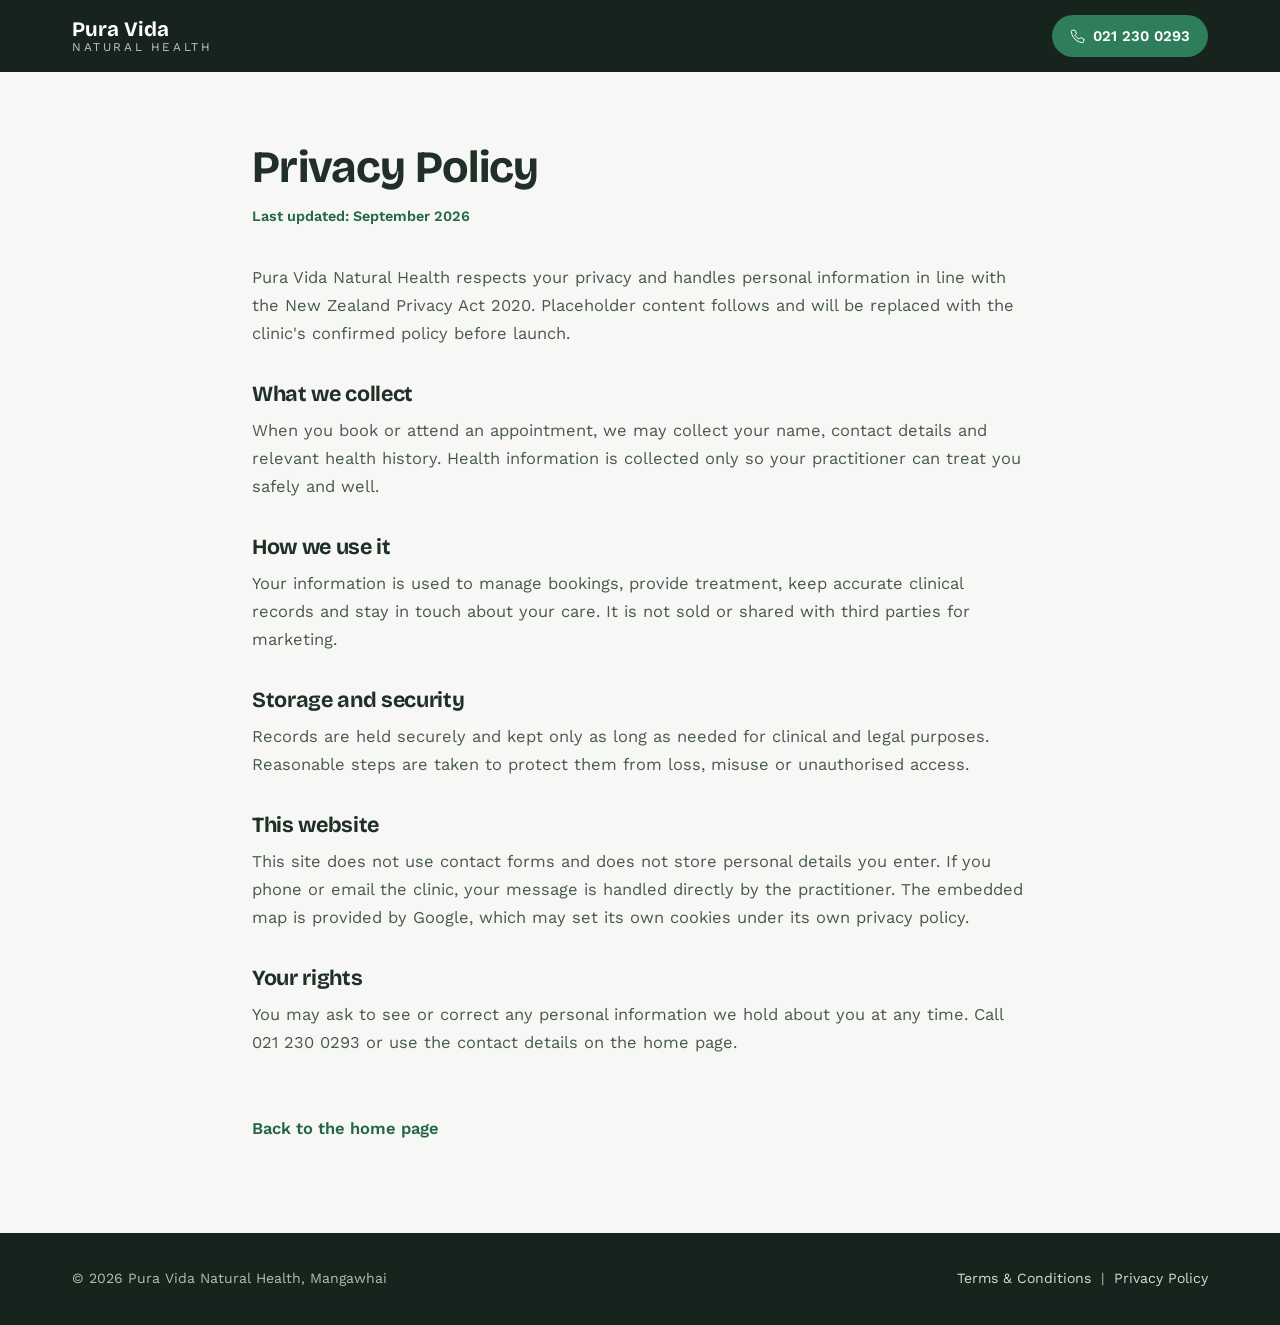
==== privacy.html @ e90cbc95 "Initial build: Therapeutic Massage, Pilates & Naturopathy, Val Booth - Pura Vida Natural Health Mang" ====
<!DOCTYPE html>
<html lang="en-NZ">
<head>
<meta charset="UTF-8">
<meta name="viewport" content="width=device-width, initial-scale=1">
<title>Privacy Policy | Pura Vida Natural Health, Mangawhai</title>
<meta name="description" content="Privacy policy for Pura Vida Natural Health, Mangawhai.">
<link rel="icon" href="data:image/svg+xml,%3Csvg xmlns='http://www.w3.org/2000/svg' viewBox='0 0 64 64'%3E%3Crect width='64' height='64' rx='14' fill='%232e7d5b'/%3E%3Ctext x='32' y='42' font-family='Georgia,serif' font-size='30' fill='%23f7f8f5' text-anchor='middle'%3EPV%3C/text%3E%3C/svg%3E">
<link rel="preconnect" href="https://fonts.googleapis.com">
<link rel="preconnect" href="https://fonts.gstatic.com" crossorigin>
<link href="https://fonts.googleapis.com/css2?family=Bricolage+Grotesque:opsz,wght@12..96,400;12..96,600;12..96,700&family=Work+Sans:wght@400;500;600&display=swap" rel="stylesheet">
<style>
:root{--bg:#f7f8f5;--ink:#203028;--ink-soft:#48584f;--dark:#17241d;--accent:#2e7d5b;--accent-deep:#25664a;--line:rgba(32,48,40,.12);--radius:16px}
*{box-sizing:border-box;margin:0;padding:0}
body{font-family:'Work Sans',sans-serif;background:var(--bg);color:var(--ink);font-size:16.5px;line-height:1.7}
a{color:inherit;text-decoration:none}
h1,h2{font-family:'Bricolage Grotesque',sans-serif;letter-spacing:-.015em;line-height:1.15}
header{background:var(--dark);padding:0}
.nav-inner{max-width:1180px;margin:0 auto;padding:0 22px;height:72px;display:flex;align-items:center;justify-content:space-between}
.logo{display:flex;flex-direction:column;line-height:1.05}
.logo strong{font-family:'Bricolage Grotesque',sans-serif;font-size:1.28rem;font-weight:700;color:#fff}
.logo span{font-size:.74rem;letter-spacing:.22em;text-transform:uppercase;color:rgba(255,255,255,.75)}
.nav-call{display:inline-flex;align-items:center;gap:8px;height:42px;padding:0 18px;border-radius:999px;background:var(--accent);color:#fff;font-weight:600;font-size:.92rem;line-height:1}
.nav-call svg{width:15px;height:15px}
main{max-width:820px;margin:0 auto;padding:70px 22px 90px;animation:pageIn .7s cubic-bezier(.16,1,.3,1)}
@keyframes pageIn{from{opacity:0;transform:translateY(18px)}to{opacity:1;transform:none}}
@media (prefers-reduced-motion:reduce){main{animation:none}}
main h1{font-size:clamp(2rem,5vw,2.8rem);margin-bottom:10px}
.updated{color:var(--accent-deep);font-weight:600;font-size:.9rem;margin-bottom:36px}
main h2{font-size:1.35rem;margin:34px 0 10px}
main p{color:var(--ink-soft);margin-bottom:14px}
.back{display:inline-flex;align-items:center;gap:8px;margin-top:44px;font-weight:600;color:var(--accent-deep)}
.back:hover{text-decoration:underline}
footer{background:var(--dark);color:#a8c1b2;padding:34px 0;font-size:.88rem}
.foot-inner{max-width:1180px;margin:0 auto;padding:0 22px;display:flex;justify-content:space-between;gap:16px;flex-wrap:wrap}
footer a{color:#cfe0d5}
footer a:hover{color:#fff}
</style>
</head>
<body>
<header>
  <div class="nav-inner">
    <a class="logo" href="index.html"><strong>Pura Vida</strong><span>Natural Health</span></a>
    <a class="nav-call" href="tel:+64212300293">
      <svg viewBox="0 0 24 24" fill="none" stroke="currentColor" stroke-width="1.6" stroke-linecap="round" stroke-linejoin="round"><path d="M22 16.9v3a2 2 0 0 1-2.2 2 19.8 19.8 0 0 1-8.6-3.1 19.5 19.5 0 0 1-6-6A19.8 19.8 0 0 1 2.1 4.2 2 2 0 0 1 4.1 2h3a2 2 0 0 1 2 1.7c.1 1 .4 2 .7 2.9a2 2 0 0 1-.5 2.1L8.1 10a16 16 0 0 0 6 6l1.3-1.3a2 2 0 0 1 2.1-.4c.9.3 1.9.5 2.9.7a2 2 0 0 1 1.6 2z"/></svg>
      021 230 0293
    </a>
  </div>
</header>
<main>
  <h1>Privacy Policy</h1>
  <p class="updated">Last updated: September 2026</p>
  <p>Pura Vida Natural Health respects your privacy and handles personal information in line with the New Zealand Privacy Act 2020. Placeholder content follows and will be replaced with the clinic's confirmed policy before launch.</p>
  <h2>What we collect</h2>
  <p>When you book or attend an appointment, we may collect your name, contact details and relevant health history. Health information is collected only so your practitioner can treat you safely and well.</p>
  <h2>How we use it</h2>
  <p>Your information is used to manage bookings, provide treatment, keep accurate clinical records and stay in touch about your care. It is not sold or shared with third parties for marketing.</p>
  <h2>Storage and security</h2>
  <p>Records are held securely and kept only as long as needed for clinical and legal purposes. Reasonable steps are taken to protect them from loss, misuse or unauthorised access.</p>
  <h2>This website</h2>
  <p>This site does not use contact forms and does not store personal details you enter. If you phone or email the clinic, your message is handled directly by the practitioner. The embedded map is provided by Google, which may set its own cookies under its own privacy policy.</p>
  <h2>Your rights</h2>
  <p>You may ask to see or correct any personal information we hold about you at any time. Call 021 230 0293 or use the contact details on the home page.</p>
  <a class="back" href="index.html">Back to the home page</a>
</main>
<footer>
  <div class="foot-inner">
    <span>&copy; 2026 Pura Vida Natural Health, Mangawhai</span>
    <span><a href="terms.html">Terms &amp; Conditions</a> &nbsp;|&nbsp; <a href="privacy.html">Privacy Policy</a></span>
  </div>
</footer>
</body>
</html>
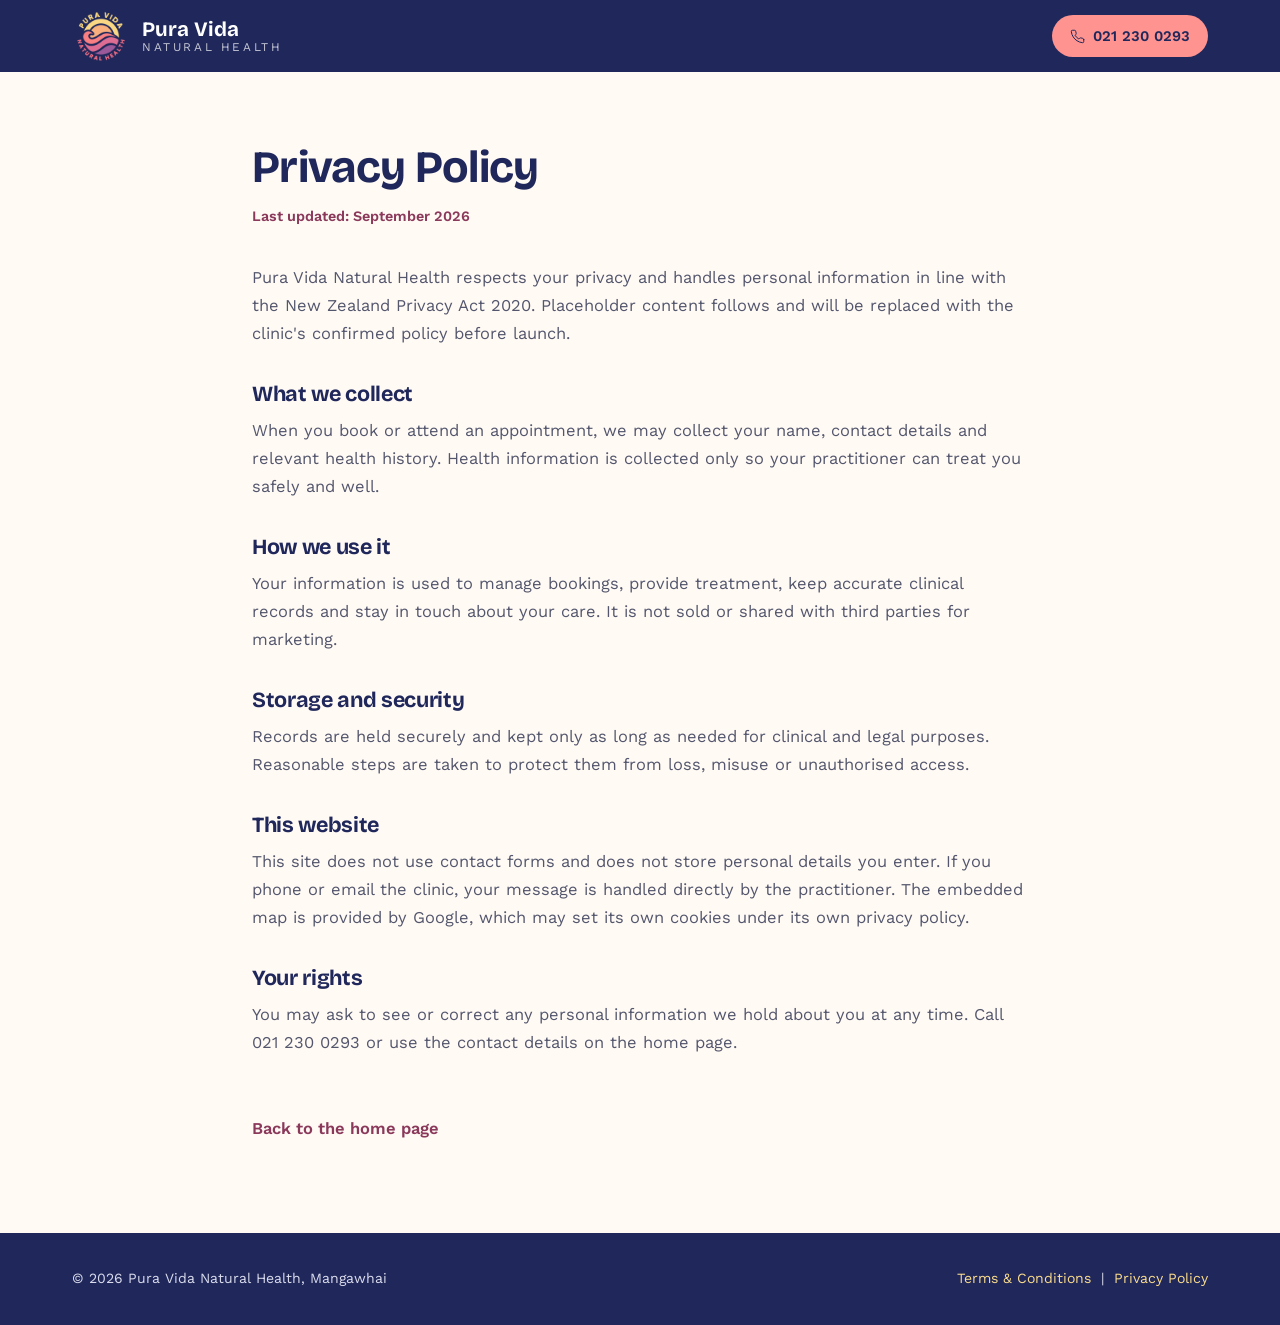
==== commit 7f373b21: "Apply Pura Vida sunset palette and updated logo" ====
--- a/privacy.html
+++ b/privacy.html
@@ -5,12 +5,13 @@
 <meta name="viewport" content="width=device-width, initial-scale=1">
 <title>Privacy Policy | Pura Vida Natural Health, Mangawhai</title>
 <meta name="description" content="Privacy policy for Pura Vida Natural Health, Mangawhai.">
-<link rel="icon" href="data:image/svg+xml,%3Csvg xmlns='http://www.w3.org/2000/svg' viewBox='0 0 64 64'%3E%3Crect width='64' height='64' rx='14' fill='%232e7d5b'/%3E%3Ctext x='32' y='42' font-family='Georgia,serif' font-size='30' fill='%23f7f8f5' text-anchor='middle'%3EPV%3C/text%3E%3C/svg%3E">
+<link rel="icon" type="image/png" href="img/favicon.png">
+<meta name="theme-color" content="#20285b">
 <link rel="preconnect" href="https://fonts.googleapis.com">
 <link rel="preconnect" href="https://fonts.gstatic.com" crossorigin>
 <link href="https://fonts.googleapis.com/css2?family=Bricolage+Grotesque:opsz,wght@12..96,400;12..96,600;12..96,700&family=Work+Sans:wght@400;500;600&display=swap" rel="stylesheet">
 <style>
-:root{--bg:#f7f8f5;--ink:#203028;--ink-soft:#48584f;--dark:#17241d;--accent:#2e7d5b;--accent-deep:#25664a;--line:rgba(32,48,40,.12);--radius:16px}
+:root{--bg:#fffaf4;--ink:#20285b;--ink-soft:#53566d;--dark:#20285b;--accent:#ff9390;--accent-deep:#8b395b;--line:rgba(32,40,91,.12);--radius:16px}
 *{box-sizing:border-box;margin:0;padding:0}
 body{font-family:'Work Sans',sans-serif;background:var(--bg);color:var(--ink);font-size:16.5px;line-height:1.7}
 a{color:inherit;text-decoration:none}
@@ -31,16 +32,21 @@
 main p{color:var(--ink-soft);margin-bottom:14px}
 .back{display:inline-flex;align-items:center;gap:8px;margin-top:44px;font-weight:600;color:var(--accent-deep)}
 .back:hover{text-decoration:underline}
-footer{background:var(--dark);color:#a8c1b2;padding:34px 0;font-size:.88rem}
+footer{background:var(--dark);color:#dadced;padding:34px 0;font-size:.88rem}
 .foot-inner{max-width:1180px;margin:0 auto;padding:0 22px;display:flex;justify-content:space-between;gap:16px;flex-wrap:wrap}
-footer a{color:#cfe0d5}
+footer a{color:#fbdc8d}
 footer a:hover{color:#fff}
+
+.nav-call{color:var(--ink);background:var(--accent)}
+.logo{position:relative;padding-left:70px;justify-content:center;min-height:62px}.logo img{position:absolute;left:0;top:2px;width:58px;height:58px;object-fit:contain}
+@media(max-width:500px){.nav-inner{height:auto;min-height:82px;gap:12px;flex-wrap:wrap;padding-block:10px}.nav-call{font-size:12px;padding:0 12px}.logo strong{font-size:18px}}
+
 </style>
 </head>
 <body>
 <header>
   <div class="nav-inner">
-    <a class="logo" href="index.html"><strong>Pura Vida</strong><span>Natural Health</span></a>
+    <a class="logo" href="index.html"><img src="img/pura-vida-logo.webp" alt="" width="58" height="58"><strong>Pura Vida</strong><span>Natural Health</span></a>
     <a class="nav-call" href="tel:+64212300293">
       <svg viewBox="0 0 24 24" fill="none" stroke="currentColor" stroke-width="1.6" stroke-linecap="round" stroke-linejoin="round"><path d="M22 16.9v3a2 2 0 0 1-2.2 2 19.8 19.8 0 0 1-8.6-3.1 19.5 19.5 0 0 1-6-6A19.8 19.8 0 0 1 2.1 4.2 2 2 0 0 1 4.1 2h3a2 2 0 0 1 2 1.7c.1 1 .4 2 .7 2.9a2 2 0 0 1-.5 2.1L8.1 10a16 16 0 0 0 6 6l1.3-1.3a2 2 0 0 1 2.1-.4c.9.3 1.9.5 2.9.7a2 2 0 0 1 1.6 2z"/></svg>
       021 230 0293
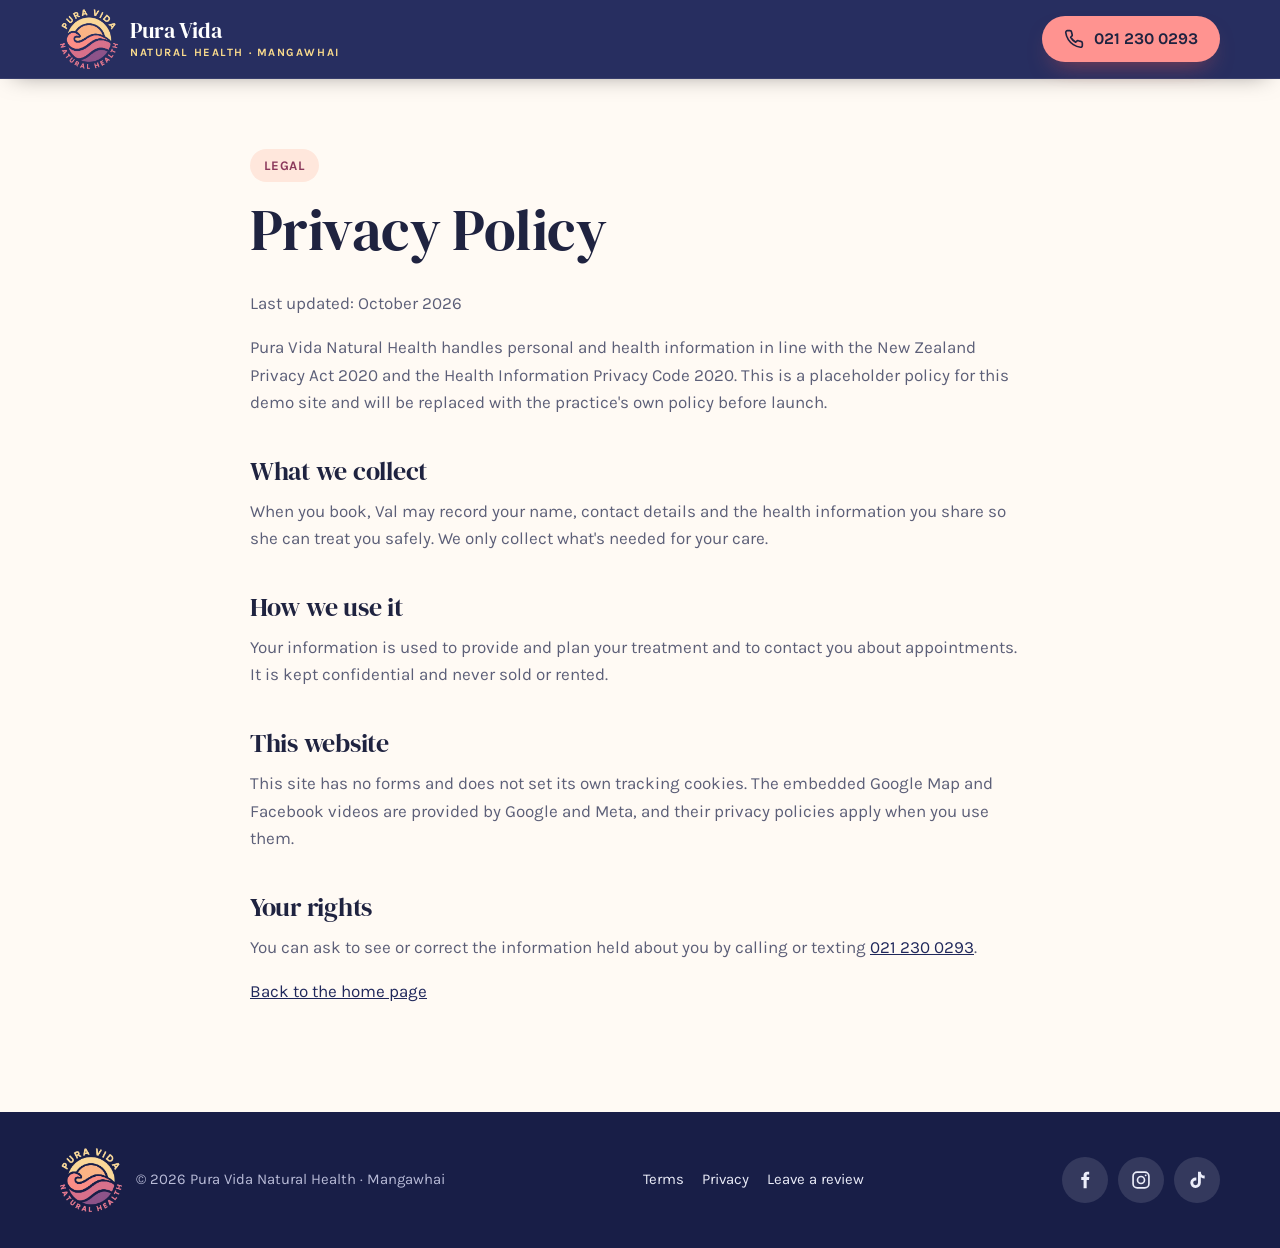
==== commit f6ffd0c3: "v2 rebuild: balanced sunset design with Val's own photos, Facebook videos, real Google review, Kapaw" ====
--- a/privacy.html
+++ b/privacy.html
@@ -1,79 +1,80 @@
 <!DOCTYPE html>
 <html lang="en-NZ">
 <head>
-<meta charset="UTF-8">
+<meta charset="utf-8">
 <meta name="viewport" content="width=device-width, initial-scale=1">
-<title>Privacy Policy | Pura Vida Natural Health, Mangawhai</title>
-<meta name="description" content="Privacy policy for Pura Vida Natural Health, Mangawhai.">
-<link rel="icon" type="image/png" href="img/favicon.png">
-<meta name="theme-color" content="#20285b">
+<meta name="robots" content="noindex">
+<title>Privacy Policy | Pura Vida Natural Health</title>
+<meta name="description" content="Privacy Policy for Pura Vida Natural Health, Mangawhai.">
+<link rel="icon" href="img/favicon.png" type="image/png">
+<link rel="apple-touch-icon" href="img/apple-touch-icon.png">
 <link rel="preconnect" href="https://fonts.googleapis.com">
 <link rel="preconnect" href="https://fonts.gstatic.com" crossorigin>
-<link href="https://fonts.googleapis.com/css2?family=Bricolage+Grotesque:opsz,wght@12..96,400;12..96,600;12..96,700&family=Work+Sans:wght@400;500;600&display=swap" rel="stylesheet">
-<style>
-:root{--bg:#fffaf4;--ink:#20285b;--ink-soft:#53566d;--dark:#20285b;--accent:#ff9390;--accent-deep:#8b395b;--line:rgba(32,40,91,.12);--radius:16px}
-*{box-sizing:border-box;margin:0;padding:0}
-body{font-family:'Work Sans',sans-serif;background:var(--bg);color:var(--ink);font-size:16.5px;line-height:1.7}
-a{color:inherit;text-decoration:none}
-h1,h2{font-family:'Bricolage Grotesque',sans-serif;letter-spacing:-.015em;line-height:1.15}
-header{background:var(--dark);padding:0}
-.nav-inner{max-width:1180px;margin:0 auto;padding:0 22px;height:72px;display:flex;align-items:center;justify-content:space-between}
-.logo{display:flex;flex-direction:column;line-height:1.05}
-.logo strong{font-family:'Bricolage Grotesque',sans-serif;font-size:1.28rem;font-weight:700;color:#fff}
-.logo span{font-size:.74rem;letter-spacing:.22em;text-transform:uppercase;color:rgba(255,255,255,.75)}
-.nav-call{display:inline-flex;align-items:center;gap:8px;height:42px;padding:0 18px;border-radius:999px;background:var(--accent);color:#fff;font-weight:600;font-size:.92rem;line-height:1}
-.nav-call svg{width:15px;height:15px}
-main{max-width:820px;margin:0 auto;padding:70px 22px 90px;animation:pageIn .7s cubic-bezier(.16,1,.3,1)}
-@keyframes pageIn{from{opacity:0;transform:translateY(18px)}to{opacity:1;transform:none}}
-@media (prefers-reduced-motion:reduce){main{animation:none}}
-main h1{font-size:clamp(2rem,5vw,2.8rem);margin-bottom:10px}
-.updated{color:var(--accent-deep);font-weight:600;font-size:.9rem;margin-bottom:36px}
-main h2{font-size:1.35rem;margin:34px 0 10px}
-main p{color:var(--ink-soft);margin-bottom:14px}
-.back{display:inline-flex;align-items:center;gap:8px;margin-top:44px;font-weight:600;color:var(--accent-deep)}
-.back:hover{text-decoration:underline}
-footer{background:var(--dark);color:#dadced;padding:34px 0;font-size:.88rem}
-.foot-inner{max-width:1180px;margin:0 auto;padding:0 22px;display:flex;justify-content:space-between;gap:16px;flex-wrap:wrap}
-footer a{color:#fbdc8d}
-footer a:hover{color:#fff}
-
-.nav-call{color:var(--ink);background:var(--accent)}
-.logo{position:relative;padding-left:70px;justify-content:center;min-height:62px}.logo img{position:absolute;left:0;top:2px;width:58px;height:58px;object-fit:contain}
-@media(max-width:500px){.nav-inner{height:auto;min-height:82px;gap:12px;flex-wrap:wrap;padding-block:10px}.nav-call{font-size:12px;padding:0 12px}.logo strong{font-size:18px}}
-
-</style>
+<link href="https://fonts.googleapis.com/css2?family=DM+Serif+Display:ital@0;1&family=Karla:wght@400;500;600;700&display=swap" rel="stylesheet">
+<link rel="stylesheet" href="style.css">
 </head>
 <body>
-<header>
-  <div class="nav-inner">
-    <a class="logo" href="index.html"><img src="img/pura-vida-logo.webp" alt="" width="58" height="58"><strong>Pura Vida</strong><span>Natural Health</span></a>
-    <a class="nav-call" href="tel:+64212300293">
-      <svg viewBox="0 0 24 24" fill="none" stroke="currentColor" stroke-width="1.6" stroke-linecap="round" stroke-linejoin="round"><path d="M22 16.9v3a2 2 0 0 1-2.2 2 19.8 19.8 0 0 1-8.6-3.1 19.5 19.5 0 0 1-6-6A19.8 19.8 0 0 1 2.1 4.2 2 2 0 0 1 4.1 2h3a2 2 0 0 1 2 1.7c.1 1 .4 2 .7 2.9a2 2 0 0 1-.5 2.1L8.1 10a16 16 0 0 0 6 6l1.3-1.3a2 2 0 0 1 2.1-.4c.9.3 1.9.5 2.9.7a2 2 0 0 1 1.6 2z"/></svg>
-      021 230 0293
+<svg width="0" height="0" style="position:absolute" aria-hidden="true">
+  <symbol id="i-phone" viewBox="0 0 24 24" fill="none" stroke="currentColor" stroke-width="2" stroke-linecap="round" stroke-linejoin="round"><path d="M22 16.9v3a2 2 0 0 1-2.2 2 19.8 19.8 0 0 1-8.6-3.1 19.5 19.5 0 0 1-6-6A19.8 19.8 0 0 1 2.1 4.2 2 2 0 0 1 4.1 2h3a2 2 0 0 1 2 1.7c.1 1 .4 1.9.7 2.8a2 2 0 0 1-.5 2.1L8 9.9a16 16 0 0 0 6 6l1.3-1.3a2 2 0 0 1 2.1-.4c.9.3 1.8.6 2.8.7a2 2 0 0 1 1.7 2z"/></symbol>
+  <symbol id="i-mail" viewBox="0 0 24 24" fill="none" stroke="currentColor" stroke-width="2" stroke-linecap="round" stroke-linejoin="round"><rect x="2" y="4" width="20" height="16" rx="2"/><path d="m22 7-10 6L2 7"/></symbol>
+  <symbol id="i-pin" viewBox="0 0 24 24" fill="none" stroke="currentColor" stroke-width="2" stroke-linecap="round" stroke-linejoin="round"><path d="M20 10c0 6-8 12-8 12s-8-6-8-12a8 8 0 0 1 16 0z"/><circle cx="12" cy="10" r="3"/></symbol>
+  <symbol id="i-clock" viewBox="0 0 24 24" fill="none" stroke="currentColor" stroke-width="2" stroke-linecap="round" stroke-linejoin="round"><circle cx="12" cy="12" r="10"/><path d="M12 6v6l4 2"/></symbol>
+  <symbol id="i-check" viewBox="0 0 24 24" fill="none" stroke="currentColor" stroke-width="3" stroke-linecap="round" stroke-linejoin="round"><path d="M20 6 9 17l-5-5"/></symbol>
+  <symbol id="i-leaf" viewBox="0 0 24 24" fill="none" stroke="currentColor" stroke-width="2" stroke-linecap="round" stroke-linejoin="round"><path d="M11 20A7 7 0 0 1 9.8 6.1C15.5 5 17 4.5 19 2c1 2 2 4.2 2 8 0 5.5-4.8 10-10 10Z"/><path d="M2 21c0-3 1.9-5.4 5.1-6.1C9.5 14.4 12 13 13 12"/></symbol>
+  <symbol id="i-hands" viewBox="0 0 24 24" fill="none" stroke="currentColor" stroke-width="2" stroke-linecap="round" stroke-linejoin="round"><path d="M11 12h2a2 2 0 1 0 0-4h-3c-.6 0-1.1.2-1.4.6L3 14"/><path d="m7 18 1.6-1.4c.3-.4.8-.6 1.4-.6h4c1.1 0 2.1-.4 2.8-1.2l4.6-4.4a2 2 0 0 0-2.75-2.91l-4.2 3.9"/><path d="m2 13 6 6"/></symbol>
+  <symbol id="i-chat" viewBox="0 0 24 24" fill="none" stroke="currentColor" stroke-width="2" stroke-linecap="round" stroke-linejoin="round"><path d="M21 15a2 2 0 0 1-2 2H7l-4 4V5a2 2 0 0 1 2-2h14a2 2 0 0 1 2 2z"/></symbol>
+  <symbol id="i-quote" viewBox="0 0 24 24" fill="currentColor"><path d="M3 21c3 0 7-1 7-8V5H3v7h4c0 3-1.5 5-4 5v4zm11 0c3 0 7-1 7-8V5h-7v7h4c0 3-1.5 5-4 5v4z"/></symbol>
+  <symbol id="i-play" viewBox="0 0 24 24" fill="currentColor"><path d="M8 5v14l11-7z"/></symbol>
+  <symbol id="i-arrow" viewBox="0 0 24 24" fill="none" stroke="currentColor" stroke-width="2.5" stroke-linecap="round" stroke-linejoin="round"><path d="M5 12h14M13 5l7 7-7 7"/></symbol>
+  <symbol id="i-google" viewBox="0 0 24 24" fill="currentColor"><path d="M21.6 12.2c0-.7-.1-1.4-.2-2H12v3.8h5.4a4.6 4.6 0 0 1-2 3v2.5h3.2c1.9-1.7 3-4.3 3-7.3z"/><path d="M12 22c2.7 0 5-.9 6.6-2.4l-3.2-2.5c-.9.6-2 1-3.4 1-2.6 0-4.8-1.8-5.6-4.1H3.1v2.6A10 10 0 0 0 12 22z" opacity=".8"/><path d="M6.4 14c-.2-.6-.3-1.3-.3-2s.1-1.4.3-2V7.4H3.1a10 10 0 0 0 0 9.2z" opacity=".6"/><path d="M12 6c1.5 0 2.8.5 3.8 1.5l2.9-2.9A10 10 0 0 0 3.1 7.4L6.4 10C7.2 7.7 9.4 6 12 6z" opacity=".9"/></symbol>
+  <symbol id="i-fb" viewBox="0 0 24 24" fill="currentColor"><path d="M14 8.5V6.8c0-.8.2-1.3 1.4-1.3H17V2.2c-.3 0-1.3-.1-2.5-.1-2.5 0-4.2 1.5-4.2 4.3v2.1H7.5V12h2.8v10H14V12h2.8l.4-3.5z"/></symbol>
+  <symbol id="i-ig" viewBox="0 0 24 24" fill="none" stroke="currentColor" stroke-width="2"><rect x="2.5" y="2.5" width="19" height="19" rx="5"/><circle cx="12" cy="12" r="4.2"/><circle cx="17.6" cy="6.4" r="1.1" fill="currentColor" stroke="none"/></symbol>
+  <symbol id="i-tt" viewBox="0 0 24 24" fill="currentColor"><path d="M16.6 2h-3.4v13.4a2.9 2.9 0 1 1-2.9-2.9c.3 0 .6 0 .9.1V9.1a6.3 6.3 0 1 0 5.4 6.3V8.6a8 8 0 0 0 4.6 1.5V6.7a4.7 4.7 0 0 1-4.6-4.7z"/></symbol>
+  <symbol id="i-in" viewBox="0 0 24 24" fill="currentColor"><path d="M4.98 3.5a2.5 2.5 0 1 1 0 5 2.5 2.5 0 0 1 0-5zM3 9h4v12H3zM9 9h3.8v1.7h.1c.5-1 1.8-2 3.7-2 4 0 4.7 2.6 4.7 6V21h-4v-5.4c0-1.3 0-3-1.8-3s-2.1 1.4-2.1 2.9V21H9z"/></symbol>
+</svg>
+<header class="nav scrolled" id="nav">
+  <div class="wrap">
+    <a href="index.html" class="logo" aria-label="Pura Vida Natural Health home">
+      <img src="img/logo.png" alt="" width="846" height="868">
+      <span>Pura Vida<small>Natural Health · Mangawhai</small></span>
     </a>
+    <div class="nav-right">
+      <a class="btn btn-primary nav-call" href="tel:+64212300293"><svg class="icon" aria-hidden="true"><use href="#i-phone"/></svg><span class="label">021 230 0293</span><span class="sr">Call 021 230 0293</span></a>
+    </div>
   </div>
 </header>
-<main>
-  <h1>Privacy Policy</h1>
-  <p class="updated">Last updated: September 2026</p>
-  <p>Pura Vida Natural Health respects your privacy and handles personal information in line with the New Zealand Privacy Act 2020. Placeholder content follows and will be replaced with the clinic's confirmed policy before launch.</p>
-  <h2>What we collect</h2>
-  <p>When you book or attend an appointment, we may collect your name, contact details and relevant health history. Health information is collected only so your practitioner can treat you safely and well.</p>
-  <h2>How we use it</h2>
-  <p>Your information is used to manage bookings, provide treatment, keep accurate clinical records and stay in touch about your care. It is not sold or shared with third parties for marketing.</p>
-  <h2>Storage and security</h2>
-  <p>Records are held securely and kept only as long as needed for clinical and legal purposes. Reasonable steps are taken to protect them from loss, misuse or unauthorised access.</p>
-  <h2>This website</h2>
-  <p>This site does not use contact forms and does not store personal details you enter. If you phone or email the clinic, your message is handled directly by the practitioner. The embedded map is provided by Google, which may set its own cookies under its own privacy policy.</p>
-  <h2>Your rights</h2>
-  <p>You may ask to see or correct any personal information we hold about you at any time. Call 021 230 0293 or use the contact details on the home page.</p>
-  <a class="back" href="index.html">Back to the home page</a>
+<main class="legal">
+  <div class="wrap">
+    <span class="eyebrow">Legal</span>
+    <h1>Privacy Policy</h1>
+    <p>Last updated: October 2026</p>
+    <p>Pura Vida Natural Health handles personal and health information in line with the New Zealand Privacy Act 2020 and the Health Information Privacy Code 2020. This is a placeholder policy for this demo site and will be replaced with the practice's own policy before launch.</p>
+    <h2>What we collect</h2>
+    <p>When you book, Val may record your name, contact details and the health information you share so she can treat you safely. We only collect what's needed for your care.</p>
+    <h2>How we use it</h2>
+    <p>Your information is used to provide and plan your treatment and to contact you about appointments. It is kept confidential and never sold or rented.</p>
+    <h2>This website</h2>
+    <p>This site has no forms and does not set its own tracking cookies. The embedded Google Map and Facebook videos are provided by Google and Meta, and their privacy policies apply when you use them.</p>
+    <h2>Your rights</h2>
+    <p>You can ask to see or correct the information held about you by calling or texting <a href="tel:+64212300293">021 230 0293</a>.</p>
+    <p><a href="index.html">Back to the home page</a></p>
+  </div>
 </main>
-<footer>
-  <div class="foot-inner">
-    <span>&copy; 2026 Pura Vida Natural Health, Mangawhai</span>
-    <span><a href="terms.html">Terms &amp; Conditions</a> &nbsp;|&nbsp; <a href="privacy.html">Privacy Policy</a></span>
+<footer class="footer">
+  <div class="wrap">
+    <div class="foot-brand"><img src="img/logo.png" alt="Pura Vida Natural Health logo" width="846" height="868" loading="lazy"><span>© <span id="year">2026</span> Pura Vida Natural Health · Mangawhai</span></div>
+    <div class="footer-links">
+      <a href="terms.html">Terms</a>
+      <a href="privacy.html">Privacy</a>
+      <a href="https://search.google.com/local/writereview?placeid=ChIJvyHT5iSVDG0RTuF9qUzXfSA" target="_blank" rel="noopener">Leave a review</a>
+    </div>
+    <div class="socials">
+      <a href="https://www.facebook.com/OneHealthStop/" target="_blank" rel="noopener" aria-label="Pura Vida on Facebook"><svg aria-hidden="true"><use href="#i-fb"/></svg></a>
+      <a href="https://www.instagram.com/explore/search/keyword/?q=Pura%20Vida%20Natural%20Health%20Mangawhai" target="_blank" rel="noopener" aria-label="Search Instagram for Pura Vida Natural Health"><svg aria-hidden="true"><use href="#i-ig"/></svg></a>
+      <a href="https://www.tiktok.com/search?q=Pura%20Vida%20Natural%20Health%20Mangawhai" target="_blank" rel="noopener" aria-label="Search TikTok for Pura Vida Natural Health"><svg aria-hidden="true"><use href="#i-tt"/></svg></a>
+    </div>
   </div>
 </footer>
+<script>document.getElementById('year').textContent=new Date().getFullYear();</script>
 </body>
 </html>
--- a/style.css
+++ b/style.css
@@ -0,0 +1,294 @@
+/* Pura Vida Natural Health: balanced, sunset palette from the logo (navy, coral, peach, sunshine, plum), DM Serif Display + Karla */
+:root{
+  --accent:#ff9390;        /* coral from the logo, the one accent */
+  --accent-ink:#8b395b;    /* plum for small text on light */
+  --green:#20285b;         /* logo navy, dark anchor (kept var name for reuse) */
+  --green-2:#181e47;
+  --sun:#fbdc8d;
+  --tint:#ffe7dc;
+  --tint-2:#fff4ec;
+  --bg:#fffaf4;
+  --ink:#1f2340;
+  --muted:#5c5f78;
+  --line:#f1dfd3;
+  --r-lg:30px;
+  --r:18px;
+  --display:'DM Serif Display', Georgia, serif;
+  --body:'Karla', Arial, sans-serif;
+}
+*,*::before,*::after{box-sizing:border-box}
+html{scroll-behavior:smooth;scroll-padding-top:78px}
+body{margin:0;font-family:var(--body);font-size:17px;line-height:1.6;color:var(--ink);background:var(--bg);overflow-x:hidden}
+img{max-width:100%;height:auto;display:block;image-orientation:from-image}
+a{color:var(--green)}
+h1,h2,h3{font-family:var(--display);line-height:1.1;margin:0 0 .5em;font-weight:400;letter-spacing:-.01em}
+h2{font-size:clamp(2rem,4.4vw,3.1rem)}
+h3{font-size:1.35rem}
+p{margin:0 0 1em}
+.sr{position:absolute;width:1px;height:1px;overflow:hidden;clip:rect(0 0 0 0);white-space:nowrap}
+.skip{position:absolute;left:12px;top:-60px;z-index:100;background:var(--accent);color:var(--ink);padding:10px 16px;font-weight:700;border-radius:99px;text-decoration:none}
+.skip:focus{top:12px}
+.wrap{max-width:1200px;margin:0 auto;padding:0 20px}
+section{padding:88px 0;position:relative}
+.muted{color:var(--muted)}
+.eyebrow{display:inline-flex;align-items:center;gap:8px;font-size:.82rem;font-weight:700;letter-spacing:.06em;text-transform:uppercase;color:var(--accent-ink);background:var(--tint);padding:6px 14px;border-radius:99px;margin-bottom:16px}
+.section-head{max-width:640px;margin-bottom:48px}
+.section-head.center{margin-left:auto;margin-right:auto;text-align:center}
+.section-head p{color:var(--muted);font-size:1.08rem}
+.btn{display:inline-flex;align-items:center;justify-content:center;gap:10px;min-height:52px;padding:12px 28px;border-radius:99px;font-weight:700;font-size:1.02rem;text-decoration:none;border:2px solid transparent;cursor:pointer;transition:transform .25s cubic-bezier(.34,1.56,.64,1),background .2s,color .2s,box-shadow .25s}
+.btn:hover{transform:translateY(-3px)}
+.btn-primary{background:var(--accent);color:var(--ink);box-shadow:0 12px 24px -12px rgba(200,80,80,.7)}
+.btn-primary:hover{background:#ffb0ad}
+.btn-soft{background:#fff;color:var(--ink);border-color:var(--line)}
+.btn-soft:hover{border-color:var(--green)}
+.btn-dark{background:var(--green);color:#fff}
+.btn-dark:hover{background:var(--green-2)}
+.btn-outline-light{border-color:rgba(255,255,255,.7);color:#fff}
+.btn-outline-light:hover{background:#fff;color:var(--ink)}
+.btn svg{width:20px;height:20px;flex:none}
+.icon{width:24px;height:24px;flex:none}
+:focus-visible{outline:3px solid var(--accent);outline-offset:3px;border-radius:6px}
+
+/* ---------- NAV ---------- */
+.nav{position:sticky;top:0;z-index:60;background:rgba(32,40,91,.97);backdrop-filter:blur(12px);-webkit-backdrop-filter:blur(12px);border-bottom:1px solid transparent;transition:border-color .3s,box-shadow .3s}
+.nav.scrolled{border-color:rgba(255,255,255,.08);box-shadow:0 8px 24px -14px rgba(0,0,0,.5)}
+.nav .wrap{display:flex;align-items:center;justify-content:space-between;gap:16px;min-height:78px}
+.logo{display:flex;align-items:center;gap:12px;color:#fff;text-decoration:none;font-family:var(--display);font-size:1.4rem;line-height:1;white-space:nowrap}
+.logo img{width:58px;height:auto}
+.logo small{display:block;font-family:var(--body);font-weight:700;font-size:.7rem;letter-spacing:.14em;text-transform:uppercase;color:var(--sun);margin-top:5px}
+.nav-links{display:flex;gap:6px;list-style:none;margin:0;padding:0}
+.nav-links a{display:block;color:#fff;text-decoration:none;font-weight:600;padding:10px 14px;border-radius:99px;transition:background .2s}
+.nav-links a:hover{background:rgba(255,255,255,.12)}
+.nav-right{display:flex;align-items:center;gap:10px}
+.nav-call{min-height:46px;padding:8px 20px}
+.burger{display:none;background:rgba(255,255,255,.12);border:0;color:#fff;width:46px;height:46px;border-radius:50%;padding:12px;cursor:pointer}
+@media (max-width:960px){
+  .burger{display:block}
+  .nav-links{display:none;position:absolute;top:78px;left:12px;right:12px;flex-direction:column;background:var(--green-2);padding:12px;border-radius:var(--r);box-shadow:0 20px 40px -16px rgba(0,0,0,.5)}
+  .nav-links.open{display:flex}
+  .nav-links a{padding:14px 16px}
+  .nav-call .label{display:none}
+  .nav-call{width:46px;padding:0}
+}
+@media (max-width:420px){.logo{font-size:1.15rem}.logo img{width:46px}.logo small{font-size:.58rem;letter-spacing:.1em}}
+
+/* ---------- HERO (full-bleed rotating photos) ---------- */
+.hero{min-height:calc(100vh - 78px);min-height:calc(100svh - 78px);display:flex;align-items:flex-end;color:#fff;background:var(--green-2);overflow:hidden;padding:110px 0 44px;border-radius:0 0 var(--r-lg) var(--r-lg)}
+.hero-slides{position:absolute;inset:0}
+.hero-slides img{position:absolute;inset:0;width:100%;height:100%;object-fit:cover;object-position:62% 60%;filter:grayscale(1) contrast(1.05)}
+.hero::after{content:"";position:absolute;inset:0;background:linear-gradient(90deg,rgba(32,40,91,.92) 0%,rgba(32,40,91,.62) 42%,rgba(32,40,91,.08) 75%),linear-gradient(0deg,rgba(32,40,91,.7),transparent 45%)}
+.hero .wrap{position:relative;z-index:2;width:100%}
+.hero .eyebrow{background:rgba(255,255,255,.14);color:#fff;backdrop-filter:blur(6px)}
+.hero h1{font-size:clamp(2.4rem,6vw,4.6rem);max-width:15ch;margin-bottom:20px}
+.hero h1 em{font-style:italic;color:var(--sun)}
+.hero .lead{font-size:clamp(1.05rem,1.8vw,1.22rem);color:#eef3ee;max-width:560px}
+.hero-ctas{display:flex;flex-wrap:wrap;gap:12px;margin:28px 0 30px}
+@media (max-width:760px){.hero{min-height:0;padding-top:0;flex-direction:column;align-items:stretch}.hero-slides{position:relative;aspect-ratio:3840/2009}.hero-slides img{object-position:center}.hero::after{display:none}.hero .wrap{background:var(--green);padding-top:30px;padding-bottom:10px}.hero{padding-bottom:30px;background:var(--green)}}
+.hero-foot{display:flex;flex-wrap:wrap;align-items:center;justify-content:space-between;gap:18px}
+.rating{max-width:100%;display:inline-flex;align-items:center;gap:12px;padding:12px 18px;border-radius:var(--r);background:rgba(255,255,255,.14);border:1px solid rgba(255,255,255,.3);backdrop-filter:blur(14px);-webkit-backdrop-filter:blur(14px);color:#fff;text-decoration:none}
+.rating:hover{background:rgba(255,255,255,.22)}
+.rating b{font-family:var(--display);font-size:2.1rem;font-weight:400;line-height:1}
+.rating small{display:block;font-size:.88rem;color:#e7eee8}
+.stars{color:var(--sun);letter-spacing:2px}
+.hero-controls{display:flex;align-items:center;gap:14px}
+.slide-dots{display:flex;gap:8px}
+.slide-dots span{width:30px;height:6px;border-radius:99px;background:rgba(255,255,255,.35);transition:width .3s,background .3s}
+.slide-dots span.on{width:46px;background:var(--accent)}
+.slide-toggle{width:44px;height:44px;border-radius:50%;display:grid;place-items:center;background:rgba(255,255,255,.14);border:1px solid rgba(255,255,255,.4);color:#fff;cursor:pointer;padding:0}
+.slide-toggle:hover{background:rgba(255,255,255,.26)}
+.slide-toggle svg{width:18px;height:18px}
+.slide-toggle .i-play{display:none}
+.slide-toggle[aria-pressed="true"] .i-play{display:block}
+.slide-toggle[aria-pressed="true"] .i-pause{display:none}
+
+/* ---------- TRUST ---------- */
+.trust{padding:40px 0 0}
+.trust-grid{display:grid;grid-template-columns:repeat(3,1fr);gap:18px}
+.trust-item{display:flex;gap:14px;align-items:center;background:#fff;border:1px solid var(--line);border-radius:var(--r-lg);padding:20px 22px}
+.trust-item .ti{width:52px;height:52px;border-radius:50%;background:var(--tint);color:var(--green);display:grid;place-items:center;flex:none}
+.trust-item strong{display:block;font-family:var(--display);font-weight:400;font-size:1.2rem;line-height:1.2}
+.trust-item span{color:var(--muted);font-size:.95rem}
+@media (max-width:860px){.trust-grid{grid-template-columns:1fr}}
+
+/* ---------- SHOP (BENTO) ---------- */
+.bento{display:grid;grid-template-columns:repeat(4,1fr);grid-auto-rows:minmax(250px,auto);gap:20px}
+.svc{position:relative;border-radius:var(--r-lg);overflow:hidden;background:#fff;border:1px solid var(--line);display:flex;flex-direction:column;transition:transform .35s cubic-bezier(.34,1.56,.64,1),box-shadow .35s}
+.svc:hover{transform:translateY(-5px);box-shadow:0 26px 50px -26px rgba(27,42,34,.45)}
+.svc .img{overflow:hidden;aspect-ratio:16/10}
+.svc .img img{width:100%;height:100%;object-fit:cover;transition:transform .7s ease}
+.svc:hover .img img{transform:scale(1.06)}
+.svc .body{padding:20px 22px 24px}
+.svc .body p{color:var(--muted);margin:0;font-size:.97rem}
+.svc .tag{display:inline-block;font-size:.75rem;font-weight:700;color:var(--green);background:var(--tint);padding:3px 10px;border-radius:99px;margin-bottom:10px}
+.svc.big{grid-column:span 2;grid-row:span 2;color:#fff;border:0;min-height:540px}
+.svc.big .img{position:absolute;inset:0;aspect-ratio:auto}
+.svc.big::after{content:"";position:absolute;inset:0;background:linear-gradient(180deg,rgba(32,40,91,0) 35%,rgba(32,40,91,.9))}
+.svc.big .body{position:relative;z-index:2;margin-top:auto;padding:32px}
+.svc.big h3{font-size:2.1rem}
+.svc.big .body p{color:#eceefa;font-size:1.05rem;max-width:420px}
+.svc.big .tag{background:var(--accent);color:var(--ink)}
+.svc.accent{grid-column:span 2;background:var(--green);color:#fff;border:0;justify-content:center}
+.svc.accent .body{padding:30px}
+.svc.accent .body p{color:#d9dbef}
+.svc.accent .btn{margin-top:18px;background:var(--accent);color:var(--ink)}
+.svc.accent:hover{transform:none}
+.svc.wide{grid-column:span 2;flex-direction:row}
+.svc.wide .img{aspect-ratio:auto;flex:1 1 42%}
+.svc.wide .body{flex:1 1 58%;align-self:center}
+@media (max-width:1000px){.bento{grid-template-columns:repeat(2,1fr)}.svc.big{min-height:460px}}
+@media (max-width:640px){
+  .bento{grid-template-columns:1fr;grid-auto-rows:auto}
+  .svc.big,.svc.wide,.svc.accent{grid-column:auto;grid-row:auto}
+  .svc.big{min-height:420px}
+  .svc.wide{flex-direction:column}
+  .svc.wide .img{aspect-ratio:16/10;flex:none}
+}
+
+/* ---------- STATS ---------- */
+.stats{padding:0 0 88px}
+.unused-stats{display:grid;grid-template-columns:repeat(4,1fr);gap:18px;background:var(--green);color:#fff;border-radius:var(--r-lg);padding:40px 32px;position:relative;overflow:hidden}
+.unused-stats::before{content:"";position:absolute;width:260px;height:260px;border-radius:50%;background:var(--accent);opacity:.22;right:-80px;top:-120px}
+.stat{position:relative;text-align:center}
+.stat b{display:block;font-family:var(--display);font-weight:400;font-size:clamp(2.4rem,5vw,3.4rem);line-height:1;color:var(--accent)}
+.stat span{color:#d8e5dc;font-weight:600;font-size:.95rem}
+@media (max-width:760px){.unused-stats{grid-template-columns:repeat(2,1fr);row-gap:32px;padding:40px 20px}}
+
+/* ---------- ABOUT ---------- */
+.about{background:var(--tint-2)}
+.split{display:grid;grid-template-columns:1fr 1fr;gap:64px;align-items:center}
+.collage{position:relative;height:540px}
+.collage img{position:absolute;border-radius:var(--r-lg);object-fit:cover;box-shadow:0 24px 48px -24px rgba(27,42,34,.5);border:6px solid #fff}
+.collage .c1{width:60%;height:78%;left:0;top:0}
+.collage .c2{width:50%;height:56%;right:0;bottom:6%}
+.collage .c3{width:34%;height:36%;left:12%;bottom:0}
+.corner-tag{position:absolute;right:4%;top:5%;background:var(--accent);color:var(--ink);font-weight:700;padding:12px 18px;border-radius:99px;box-shadow:0 12px 24px -10px rgba(200,80,80,.6);transform:rotate(4deg);font-size:.95rem}
+.checklist{list-style:none;padding:0;margin:26px 0 0;display:grid;gap:12px}
+.checklist li{display:flex;gap:14px;align-items:center;background:#fff;border:1px solid var(--line);padding:14px 18px;border-radius:99px;font-weight:600}
+.checklist .ck{width:30px;height:30px;border-radius:50%;background:var(--accent-ink);color:#fff;display:grid;place-items:center;flex:none}
+.checklist .ck svg{width:16px;height:16px}
+@media (max-width:900px){.split{grid-template-columns:1fr;gap:48px}.collage{height:440px}}
+@media (max-width:480px){.collage{height:340px}}
+
+/* ---------- PHOTO STRIP ---------- */
+.strip{padding:0 0 88px;background:var(--tint-2);overflow:hidden}
+.strip-track{display:flex;gap:18px;width:max-content;animation:marquee 50s linear infinite;padding-bottom:18px}
+.strip-track img{width:280px;height:210px;object-fit:cover;border-radius:var(--r);flex:none}
+.strip-track img:nth-child(odd){transform:translateY(18px)}
+.strip:hover .strip-track,.strip:focus-within .strip-track{animation-play-state:paused}
+@keyframes marquee{from{transform:translateX(0)}to{transform:translateX(-50%)}}
+@media (max-width:600px){.strip-track img{width:200px;height:150px}}
+
+/* ---------- MEET VAL ---------- */
+.meet{display:grid;grid-template-columns:320px 1fr;gap:48px;align-items:center;max-width:960px;margin:0 auto;background:#fff;border:1px solid var(--line);border-radius:var(--r-lg);padding:28px}
+.meet img{width:100%;aspect-ratio:4/5;object-fit:cover;border-radius:calc(var(--r-lg) - 8px)}
+.meet h2{margin-bottom:4px}
+.meet .role{color:var(--accent-ink);font-weight:700;text-transform:uppercase;letter-spacing:.08em;font-size:.85rem;margin-bottom:14px}
+.socials.light a{background:var(--tint);color:var(--accent-ink)}
+@media (max-width:760px){.meet{grid-template-columns:1fr;gap:24px;padding:20px}.meet img{max-width:340px;margin:0 auto}}
+
+/* ---------- VIDEOS ---------- */
+.videos{background:var(--bg)}
+.video-row{display:flex;flex-wrap:wrap;justify-content:center;align-items:flex-start;gap:28px}
+.video{margin:0}
+.video.tall{width:320px;max-width:100%}
+.video.wide4{width:560px;max-width:100%}
+.video-cover,.video iframe{display:block;width:100%;border:0;padding:0;border-radius:var(--r-lg);overflow:hidden;background:var(--tint)}
+.video.tall .video-cover,.video.tall iframe{aspect-ratio:9/16}
+.video.wide4 .video-cover,.video.wide4 iframe{aspect-ratio:4/3}
+.video-cover{position:relative;cursor:pointer}
+.video-cover img{width:100%;height:100%;object-fit:cover;filter:brightness(.82);transition:transform .6s ease}
+.video-cover:hover img{transform:scale(1.04)}
+.video-cover .play{position:absolute;left:50%;top:50%;width:78px;height:78px;margin:-39px 0 0 -39px;border-radius:50%;display:grid;place-items:center;background:var(--accent);color:var(--ink);box-shadow:0 12px 30px -8px rgba(0,0,0,.45);transition:transform .25s cubic-bezier(.34,1.56,.64,1)}
+.video-cover:hover .play{transform:scale(1.08)}
+.video-cover .play svg{width:32px;height:32px;margin-left:4px}
+.video figcaption{font-weight:700;margin-top:12px;text-align:center}
+.text-link{display:inline-flex;align-items:center;gap:8px;font-weight:700;color:var(--accent-ink);text-decoration:none;min-height:44px}
+.text-link .icon{width:20px;height:20px}
+
+/* ---------- REVIEWS ---------- */
+.reviews{background:var(--tint-2)}
+.reviews-grid{display:grid;grid-template-columns:repeat(3,1fr);gap:22px}
+.review{background:#fff;border-radius:var(--r-lg);padding:30px;display:flex;flex-direction:column;gap:14px;border:1px solid var(--line);position:relative}
+.review .quote{position:absolute;right:24px;top:18px;width:44px;height:44px;color:var(--tint)}
+.review .stars{color:#e0a521}
+.review.solo{max-width:640px;margin:0 auto;text-align:center;align-items:center}
+.review.solo p{font-family:var(--display);font-size:1.7rem;line-height:1.3}
+.review p{margin:0;flex:1;font-size:1.02rem}
+.review footer{display:flex;align-items:center;gap:12px;font-size:.92rem;color:var(--muted)}
+.review footer .mini{width:40px;height:40px;border-radius:50%;background:var(--tint);color:var(--accent-ink);display:grid;place-items:center;font-weight:700;flex:none}
+.review footer strong{color:var(--ink);display:block}
+.center-cta{text-align:center;margin-top:40px}
+@media (max-width:1000px){.reviews-grid{grid-template-columns:1fr 1fr}}
+@media (max-width:680px){.reviews-grid{grid-template-columns:1fr}}
+
+/* ---------- LEAVE A REVIEW ---------- */
+.leave{padding:0 0 88px;background:var(--tint-2)}
+.leave-box{background:linear-gradient(120deg,var(--sun),#ffb789 45%,var(--accent));color:var(--ink);border-radius:var(--r-lg);padding:44px 40px;display:flex;align-items:center;justify-content:space-between;gap:24px;flex-wrap:wrap;position:relative;overflow:hidden}
+.leave-box::before{content:"";position:absolute;border-radius:50%;background:rgba(255,255,255,.22);width:180px;height:180px;left:-60px;bottom:-90px}
+.leave-box>*{position:relative}
+.leave-box h2{margin:0;font-size:clamp(1.6rem,3.2vw,2.2rem)}
+.leave-box p{margin:6px 0 0;font-weight:500}
+
+/* ---------- FAQ ---------- */
+.faq-wrap{display:grid;grid-template-columns:.8fr 1.2fr;gap:56px;align-items:start}
+.faq-list details{background:#fff;border:1px solid var(--line);border-radius:var(--r);margin-bottom:12px;transition:border-color .2s,box-shadow .2s}
+.faq-list details[open]{border-color:var(--accent-ink);box-shadow:0 14px 30px -22px rgba(139,57,91,.6)}
+.faq-list summary{list-style:none;cursor:pointer;padding:20px 64px 20px 24px;font-weight:700;font-size:1.05rem;position:relative;min-height:48px}
+.faq-list summary::-webkit-details-marker{display:none}
+.faq-list summary::after{content:"";position:absolute;right:20px;top:50%;width:30px;height:30px;margin-top:-15px;border-radius:50%;background:var(--tint) url("data:image/svg+xml,%3Csvg xmlns='http://www.w3.org/2000/svg' viewBox='0 0 24 24' fill='none' stroke='%238b395b' stroke-width='2.5' stroke-linecap='round'%3E%3Cpath d='M12 6v12M6 12h12'/%3E%3C/svg%3E") center/16px no-repeat;transition:transform .3s cubic-bezier(.34,1.56,.64,1)}
+.faq-list details[open] summary::after{transform:rotate(45deg)}
+.faq-list details p{padding:0 24px 22px;margin:0;color:var(--muted)}
+@media (max-width:900px){.faq-wrap{grid-template-columns:1fr;gap:20px}}
+
+/* ---------- CONTACT ---------- */
+.contact{background:var(--green);color:#fff;border-radius:var(--r-lg) var(--r-lg) 0 0}
+.contact .eyebrow{background:rgba(255,255,255,.12);color:var(--sun)}
+.contact .muted{color:#d6d8ee}
+.contact .split{align-items:start}
+.contact-rows{list-style:none;padding:0;margin:26px 0}
+.contact-rows li{display:flex;gap:14px;align-items:center;padding:12px 0;border-bottom:1px solid rgba(255,255,255,.12)}
+.contact-rows .ic{width:40px;height:40px;border-radius:50%;background:rgba(255,147,144,.16);color:var(--accent);display:grid;place-items:center;flex:none}
+.contact-rows .ic svg{width:20px;height:20px}
+.contact-rows a{color:#fff;text-decoration:none}
+.contact-card{background:rgba(255,255,255,.07);border:1px solid rgba(255,255,255,.14);border-radius:var(--r-lg);padding:34px;display:flex;flex-direction:column;gap:14px}
+.contact-card h3{margin:0 0 4px}
+.contact-card p{color:#d6d8ee;margin:0 0 8px}
+.contact-card .btn{min-height:64px;font-size:1.1rem}
+.socials{display:flex;gap:10px}
+.socials a{width:46px;height:46px;border-radius:50%;display:grid;place-items:center;background:rgba(255,255,255,.12);color:#fff;transition:background .2s,transform .3s cubic-bezier(.34,1.56,.64,1)}
+.socials a:hover{background:var(--accent);color:var(--ink);transform:translateY(-3px) rotate(-6deg)}
+.socials svg{width:20px;height:20px}
+
+/* ---------- MAP ---------- */
+.map{padding:0 0 88px;background:var(--green)}
+.map iframe{width:100%;height:400px;border:0;border-radius:var(--r-lg);display:block}
+
+/* ---------- FOOTER ---------- */
+.footer{background:var(--green-2);color:#b9bcd8;padding:36px 0;font-size:.93rem}
+.footer .wrap{display:flex;flex-wrap:wrap;gap:20px;align-items:center;justify-content:space-between}
+.foot-brand{display:flex;align-items:center;gap:14px}
+.foot-brand img{width:62px;height:auto}
+.footer a{color:#eceefa;text-decoration:none}
+.footer a:hover{color:var(--accent)}
+.footer-links{display:flex;flex-wrap:wrap;gap:18px}
+.footer-links a{min-height:44px;display:inline-flex;align-items:center}
+
+@media (max-width:600px){section{padding:64px 0}.stats,.leave,.map,.strip{padding-bottom:64px}.map iframe{height:300px}.leave-box{padding:34px 24px}.contact-card{padding:26px}}
+
+/* ---------- REVEAL ---------- */
+.js .pop{opacity:0;transform:translateY(28px) scale(.96);transition:opacity .6s ease,transform .8s cubic-bezier(.34,1.56,.64,1)}
+.js .pop.in{opacity:1;transform:none}
+.js .svc.pop.in{transition:opacity .6s ease,transform .35s cubic-bezier(.34,1.56,.64,1),box-shadow .35s}
+@media (prefers-reduced-motion:reduce){
+  *,*::before,*::after{animation:none!important;transition:none!important}
+  html{scroll-behavior:auto}
+  .js .pop{opacity:1;transform:none}
+  .hero-slides img.active{transform:none}
+}
+
+/* ---------- LEGAL ---------- */
+.legal{padding:70px 0 90px}
+.legal .wrap{max-width:820px}
+.legal h1{font-size:clamp(2.4rem,6vw,3.6rem)}
+.legal h2{font-size:1.6rem;margin-top:1.6em}
+.legal p{color:var(--muted)}
